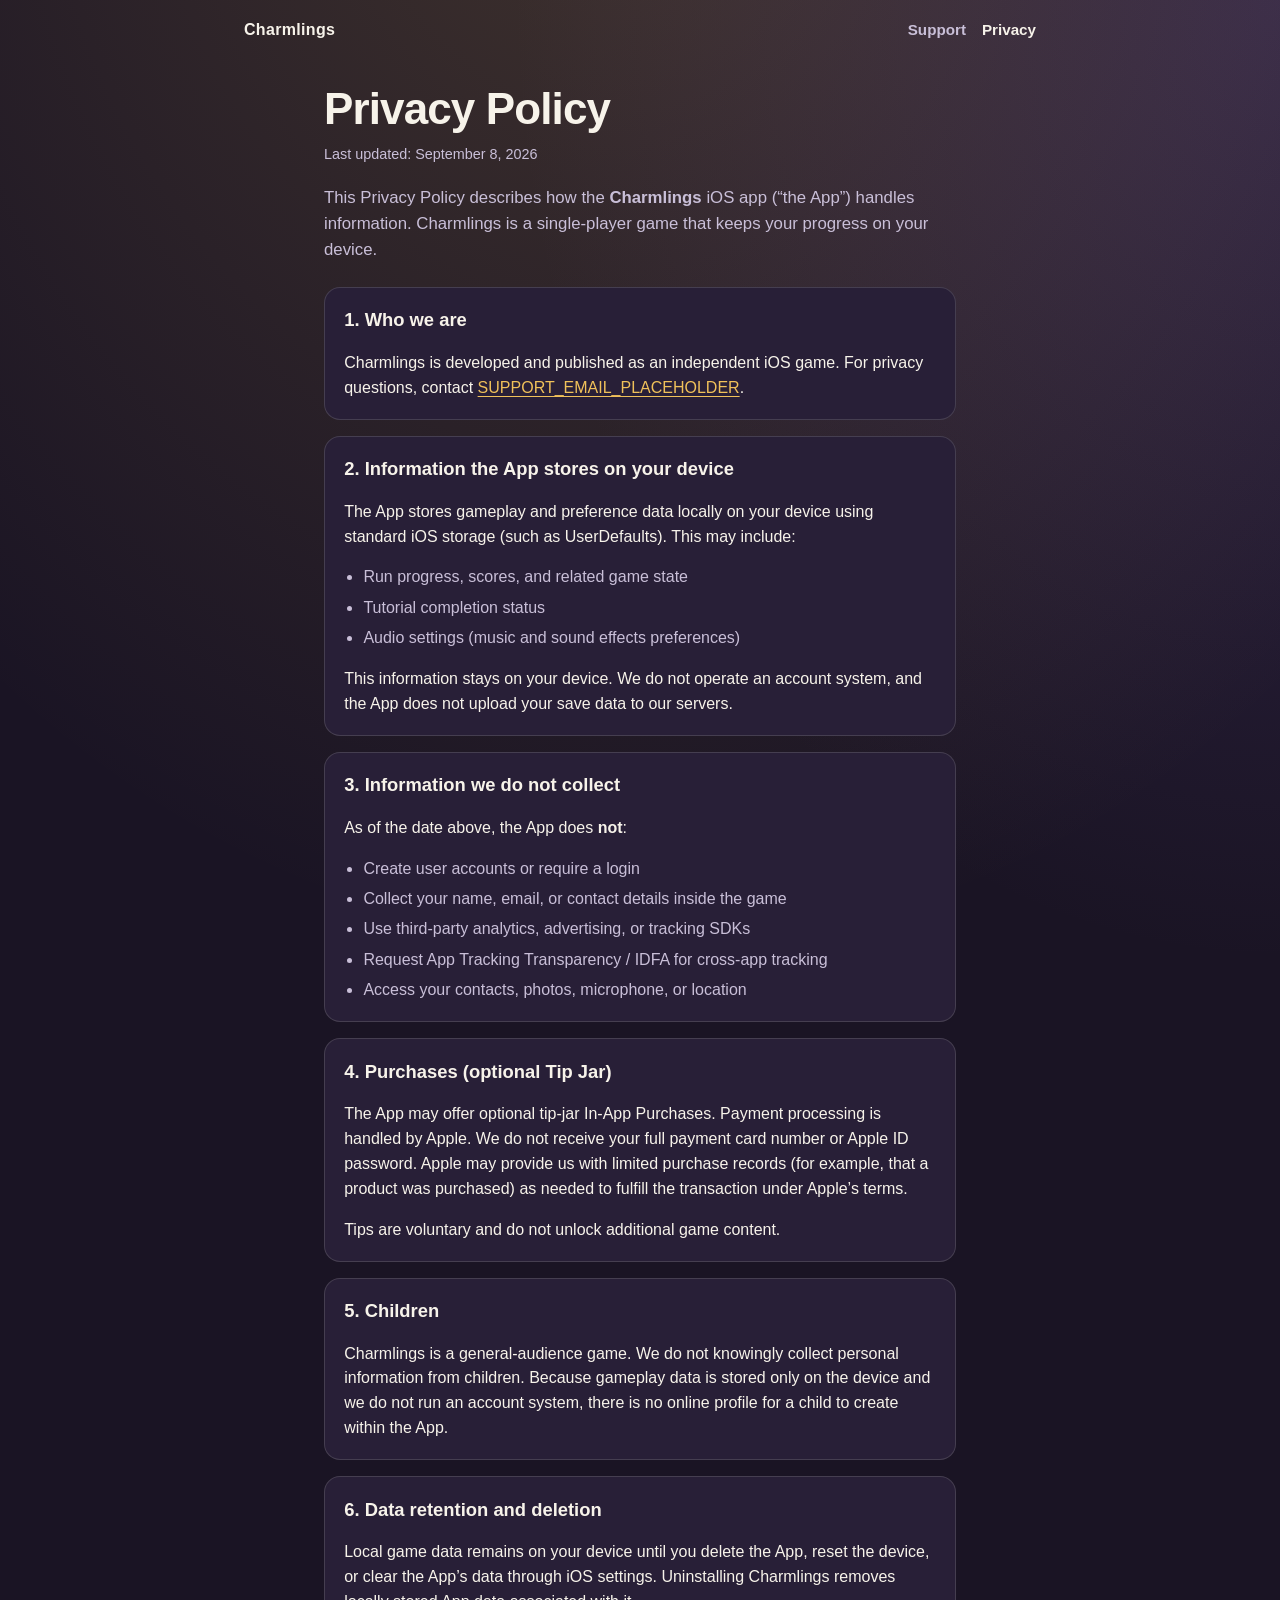
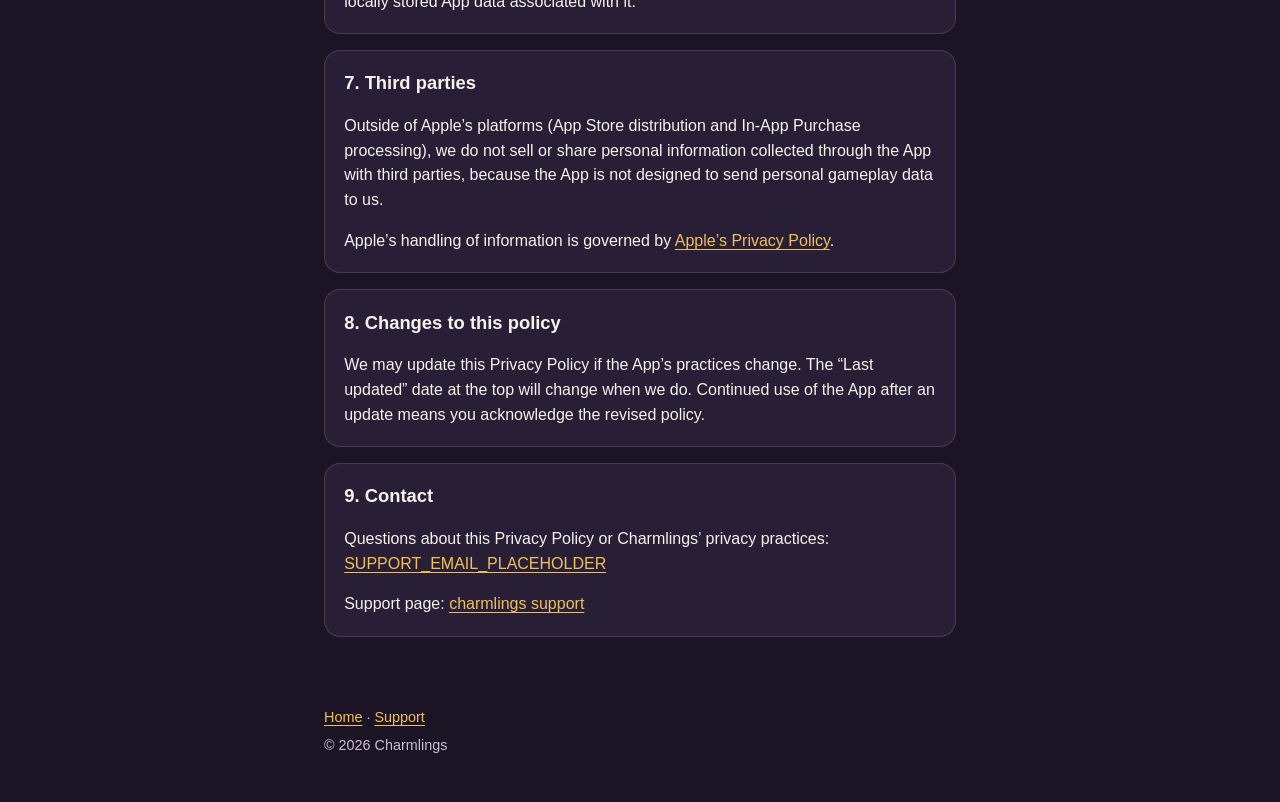
==== privacy.html @ a670f7af "checkpoint before checking out main" ====
<!DOCTYPE html>
<html lang="en">
<head>
  <meta charset="utf-8" />
  <meta name="viewport" content="width=device-width, initial-scale=1" />
  <title>Privacy Policy — Charmlings</title>
  <meta name="description" content="Privacy Policy for the Charmlings iOS application." />
  <link rel="stylesheet" href="styles.css" />
</head>
<body>
  <header class="site-header">
    <a class="brand" href="index.html">Charmlings</a>
    <nav>
      <a href="support.html">Support</a>
      <a href="privacy.html" aria-current="page">Privacy</a>
    </nav>
  </header>

  <main class="page">
    <h1>Privacy Policy</h1>
    <p class="meta">Last updated: September 8, 2026</p>
    <p class="lede">
      This Privacy Policy describes how the <strong>Charmlings</strong> iOS app
      (“the App”) handles information. Charmlings is a single-player game that
      keeps your progress on your device.
    </p>

    <section class="card">
      <h2>1. Who we are</h2>
      <p>
        Charmlings is developed and published as an independent iOS game.
        For privacy questions, contact
        <a href="mailto:SUPPORT_EMAIL_PLACEHOLDER">SUPPORT_EMAIL_PLACEHOLDER</a>.
      </p>
    </section>

    <section class="card">
      <h2>2. Information the App stores on your device</h2>
      <p>
        The App stores gameplay and preference data locally on your device using
        standard iOS storage (such as UserDefaults). This may include:
      </p>
      <ul>
        <li>Run progress, scores, and related game state</li>
        <li>Tutorial completion status</li>
        <li>Audio settings (music and sound effects preferences)</li>
      </ul>
      <p>
        This information stays on your device. We do not operate an account system,
        and the App does not upload your save data to our servers.
      </p>
    </section>

    <section class="card">
      <h2>3. Information we do not collect</h2>
      <p>As of the date above, the App does <strong>not</strong>:</p>
      <ul>
        <li>Create user accounts or require a login</li>
        <li>Collect your name, email, or contact details inside the game</li>
        <li>Use third-party analytics, advertising, or tracking SDKs</li>
        <li>Request App Tracking Transparency / IDFA for cross-app tracking</li>
        <li>Access your contacts, photos, microphone, or location</li>
      </ul>
    </section>

    <section class="card">
      <h2>4. Purchases (optional Tip Jar)</h2>
      <p>
        The App may offer optional tip-jar In-App Purchases. Payment processing is
        handled by Apple. We do not receive your full payment card number or
        Apple ID password. Apple may provide us with limited purchase records
        (for example, that a product was purchased) as needed to fulfill the
        transaction under Apple’s terms.
      </p>
      <p>
        Tips are voluntary and do not unlock additional game content.
      </p>
    </section>

    <section class="card">
      <h2>5. Children</h2>
      <p>
        Charmlings is a general-audience game. We do not knowingly collect
        personal information from children. Because gameplay data is stored only
        on the device and we do not run an account system, there is no online
        profile for a child to create within the App.
      </p>
    </section>

    <section class="card">
      <h2>6. Data retention and deletion</h2>
      <p>
        Local game data remains on your device until you delete the App, reset
        the device, or clear the App’s data through iOS settings. Uninstalling
        Charmlings removes locally stored App data associated with it.
      </p>
    </section>

    <section class="card">
      <h2>7. Third parties</h2>
      <p>
        Outside of Apple’s platforms (App Store distribution and In-App Purchase
        processing), we do not sell or share personal information collected
        through the App with third parties, because the App is not designed to
        send personal gameplay data to us.
      </p>
      <p>
        Apple’s handling of information is governed by
        <a href="https://www.apple.com/legal/privacy/" rel="noopener noreferrer">Apple’s Privacy Policy</a>.
      </p>
    </section>

    <section class="card">
      <h2>8. Changes to this policy</h2>
      <p>
        We may update this Privacy Policy if the App’s practices change. The
        “Last updated” date at the top will change when we do. Continued use of
        the App after an update means you acknowledge the revised policy.
      </p>
    </section>

    <section class="card">
      <h2>9. Contact</h2>
      <p>
        Questions about this Privacy Policy or Charmlings’ privacy practices:
        <a href="mailto:SUPPORT_EMAIL_PLACEHOLDER">SUPPORT_EMAIL_PLACEHOLDER</a>
      </p>
      <p>
        Support page: <a href="support.html">charmlings support</a>
      </p>
    </section>
  </main>

  <footer class="site-footer">
    <p><a href="index.html">Home</a> · <a href="support.html">Support</a></p>
    <p>© <span id="year"></span> Charmlings</p>
  </footer>
  <script>
    document.getElementById("year").textContent = new Date().getFullYear();
  </script>
</body>
</html>
---- styles.css ----
:root {
  --bg: #1a1424;
  --bg-elevated: #241c33;
  --ink: #f7f3ea;
  --muted: #c9bfd8;
  --accent: #f0c15a;
  --accent-ink: #1a1424;
  --line: rgba(247, 243, 234, 0.14);
  --card: #2b223c;
  --max: 42rem;
  --sans: "Avenir Next", "Segoe UI", "Helvetica Neue", sans-serif;
}

*,
*::before,
*::after {
  box-sizing: border-box;
}

html {
  -webkit-text-size-adjust: 100%;
}

body {
  margin: 0;
  min-height: 100vh;
  font-family: var(--sans);
  color: var(--ink);
  background:
    radial-gradient(ellipse 80% 50% at 50% -10%, rgba(240, 193, 90, 0.18), transparent),
    radial-gradient(ellipse 60% 40% at 100% 0%, rgba(120, 90, 180, 0.25), transparent),
    var(--bg);
  line-height: 1.55;
}

a {
  color: var(--accent);
  text-decoration-thickness: 1px;
  text-underline-offset: 0.18em;
}

a:hover {
  color: #ffe29a;
}

.site-header {
  display: flex;
  align-items: center;
  justify-content: space-between;
  gap: 1rem;
  max-width: 52rem;
  margin: 0 auto;
  padding: 1.1rem 1.25rem;
}

.brand {
  color: var(--ink);
  font-weight: 700;
  letter-spacing: 0.02em;
  text-decoration: none;
}

.site-header nav {
  display: flex;
  gap: 1rem;
}

.site-header nav a {
  color: var(--muted);
  text-decoration: none;
  font-size: 0.95rem;
  font-weight: 600;
}

.site-header nav a[aria-current="page"],
.site-header nav a:hover {
  color: var(--ink);
}

.hero,
.page {
  max-width: var(--max);
  margin: 0 auto;
  padding: 1.5rem 1.25rem 3rem;
}

.hero {
  padding-top: 3rem;
  padding-bottom: 4rem;
}

.eyebrow {
  margin: 0 0 0.5rem;
  color: var(--accent);
  font-size: 0.8rem;
  font-weight: 700;
  letter-spacing: 0.12em;
  text-transform: uppercase;
}

h1 {
  margin: 0 0 0.75rem;
  font-size: clamp(2rem, 6vw, 2.75rem);
  line-height: 1.15;
  letter-spacing: -0.02em;
}

h2 {
  margin: 0 0 0.65rem;
  font-size: 1.15rem;
}

.lede {
  margin: 0 0 1.5rem;
  color: var(--muted);
  font-size: 1.05rem;
}

.meta {
  margin: -0.25rem 0 1.25rem;
  color: var(--muted);
  font-size: 0.9rem;
}

.actions {
  display: flex;
  flex-wrap: wrap;
  gap: 0.75rem;
}

.button {
  display: inline-flex;
  align-items: center;
  justify-content: center;
  min-height: 2.75rem;
  padding: 0.65rem 1.1rem;
  border: 1px solid var(--line);
  border-radius: 999px;
  color: var(--ink);
  background: transparent;
  font-weight: 700;
  text-decoration: none;
}

.button.primary {
  border-color: transparent;
  color: var(--accent-ink);
  background: var(--accent);
}

.button:hover {
  color: var(--ink);
  border-color: rgba(247, 243, 234, 0.35);
}

.button.primary:hover {
  color: var(--accent-ink);
  filter: brightness(1.05);
}

.card {
  margin: 0 0 1rem;
  padding: 1.15rem 1.2rem;
  border: 1px solid var(--line);
  border-radius: 1rem;
  background: color-mix(in srgb, var(--card) 92%, black);
}

.card p:last-child,
.card ul:last-child,
.card dl:last-child {
  margin-bottom: 0;
}

ul {
  margin: 0.5rem 0 1rem;
  padding-left: 1.2rem;
  color: var(--muted);
}

li + li {
  margin-top: 0.35rem;
}

.faq dt {
  margin-top: 1rem;
  font-weight: 700;
}

.faq dt:first-child {
  margin-top: 0;
}

.faq dd {
  margin: 0.35rem 0 0;
  color: var(--muted);
}

.note {
  color: var(--muted);
  font-size: 0.95rem;
}

.site-footer {
  max-width: var(--max);
  margin: 0 auto;
  padding: 0 1.25rem 2.5rem;
  color: var(--muted);
  font-size: 0.9rem;
}

.site-footer p {
  margin: 0.35rem 0;
}

@media (max-width: 420px) {
  .site-header {
    align-items: flex-start;
    flex-direction: column;
  }
}
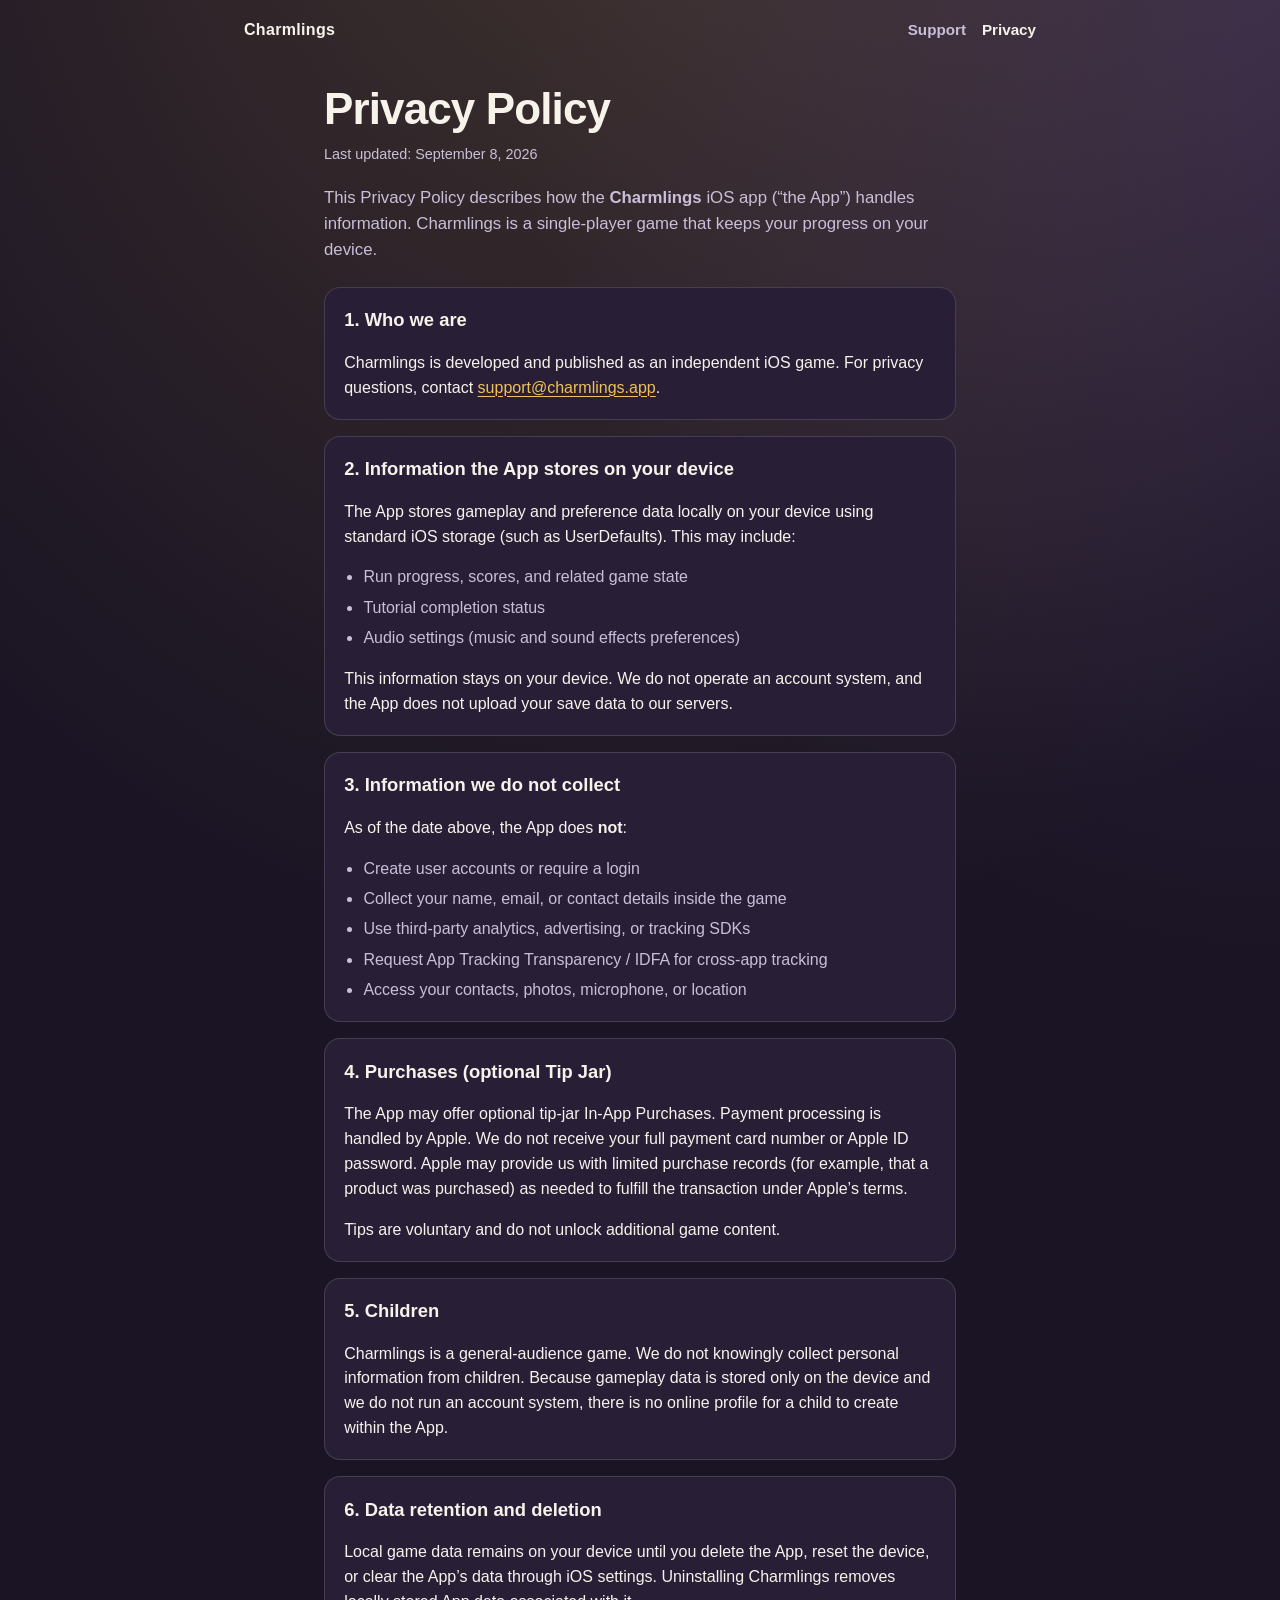
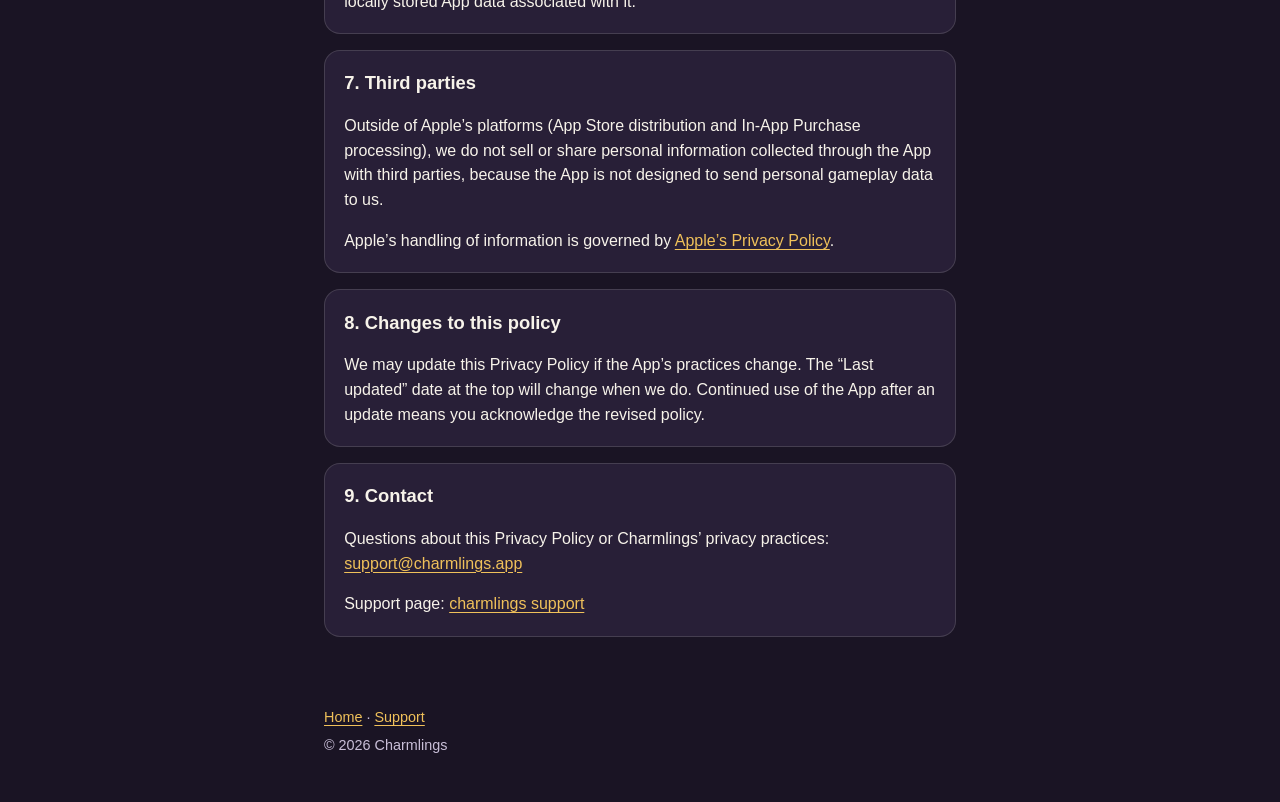
==== commit 06870316: "Prepare site for GitHub Pages with live URLs and support email." ====
--- a/privacy.html
+++ b/privacy.html
@@ -30,7 +30,7 @@
       <p>
         Charmlings is developed and published as an independent iOS game.
         For privacy questions, contact
-        <a href="mailto:SUPPORT_EMAIL_PLACEHOLDER">SUPPORT_EMAIL_PLACEHOLDER</a>.
+        <a href="mailto:support@charmlings.app">support@charmlings.app</a>.
       </p>
     </section>
 
@@ -123,7 +123,7 @@
       <h2>9. Contact</h2>
       <p>
         Questions about this Privacy Policy or Charmlings’ privacy practices:
-        <a href="mailto:SUPPORT_EMAIL_PLACEHOLDER">SUPPORT_EMAIL_PLACEHOLDER</a>
+        <a href="mailto:support@charmlings.app">support@charmlings.app</a>
       </p>
       <p>
         Support page: <a href="support.html">charmlings support</a>
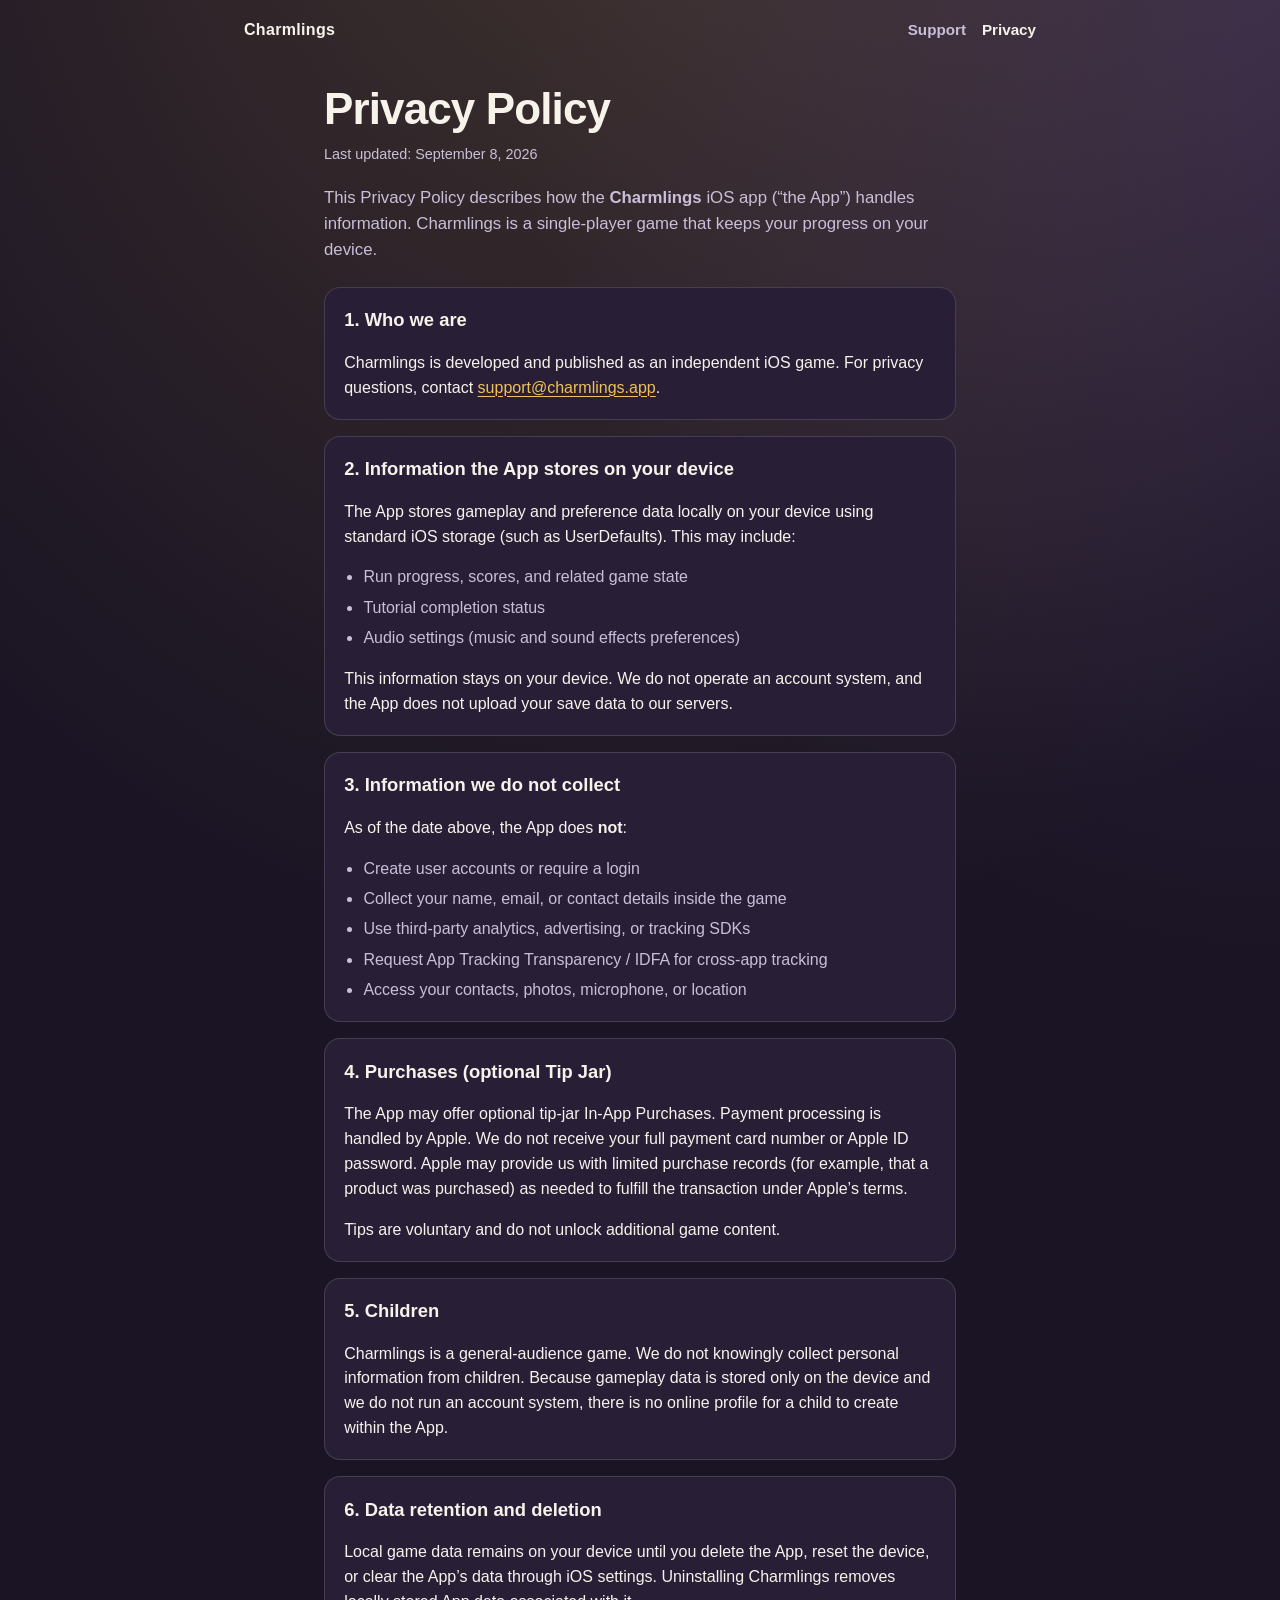
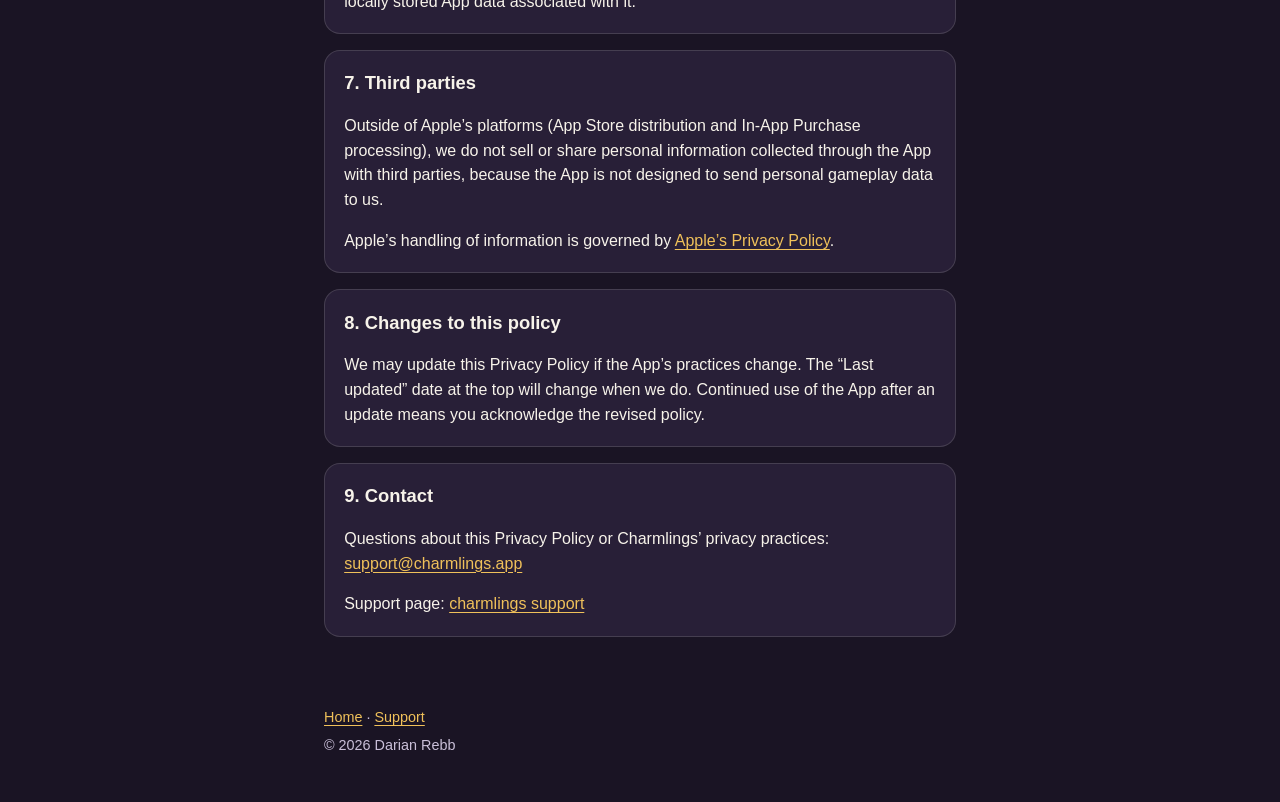
==== commit df740106: "Align support and privacy footers with homepage copyright." ====
--- a/privacy.html
+++ b/privacy.html
@@ -133,10 +133,7 @@
 
   <footer class="site-footer">
     <p><a href="index.html">Home</a> · <a href="support.html">Support</a></p>
-    <p>© <span id="year"></span> Charmlings</p>
+    <p>© 2026 Darian Rebb</p>
   </footer>
-  <script>
-    document.getElementById("year").textContent = new Date().getFullYear();
-  </script>
 </body>
 </html>
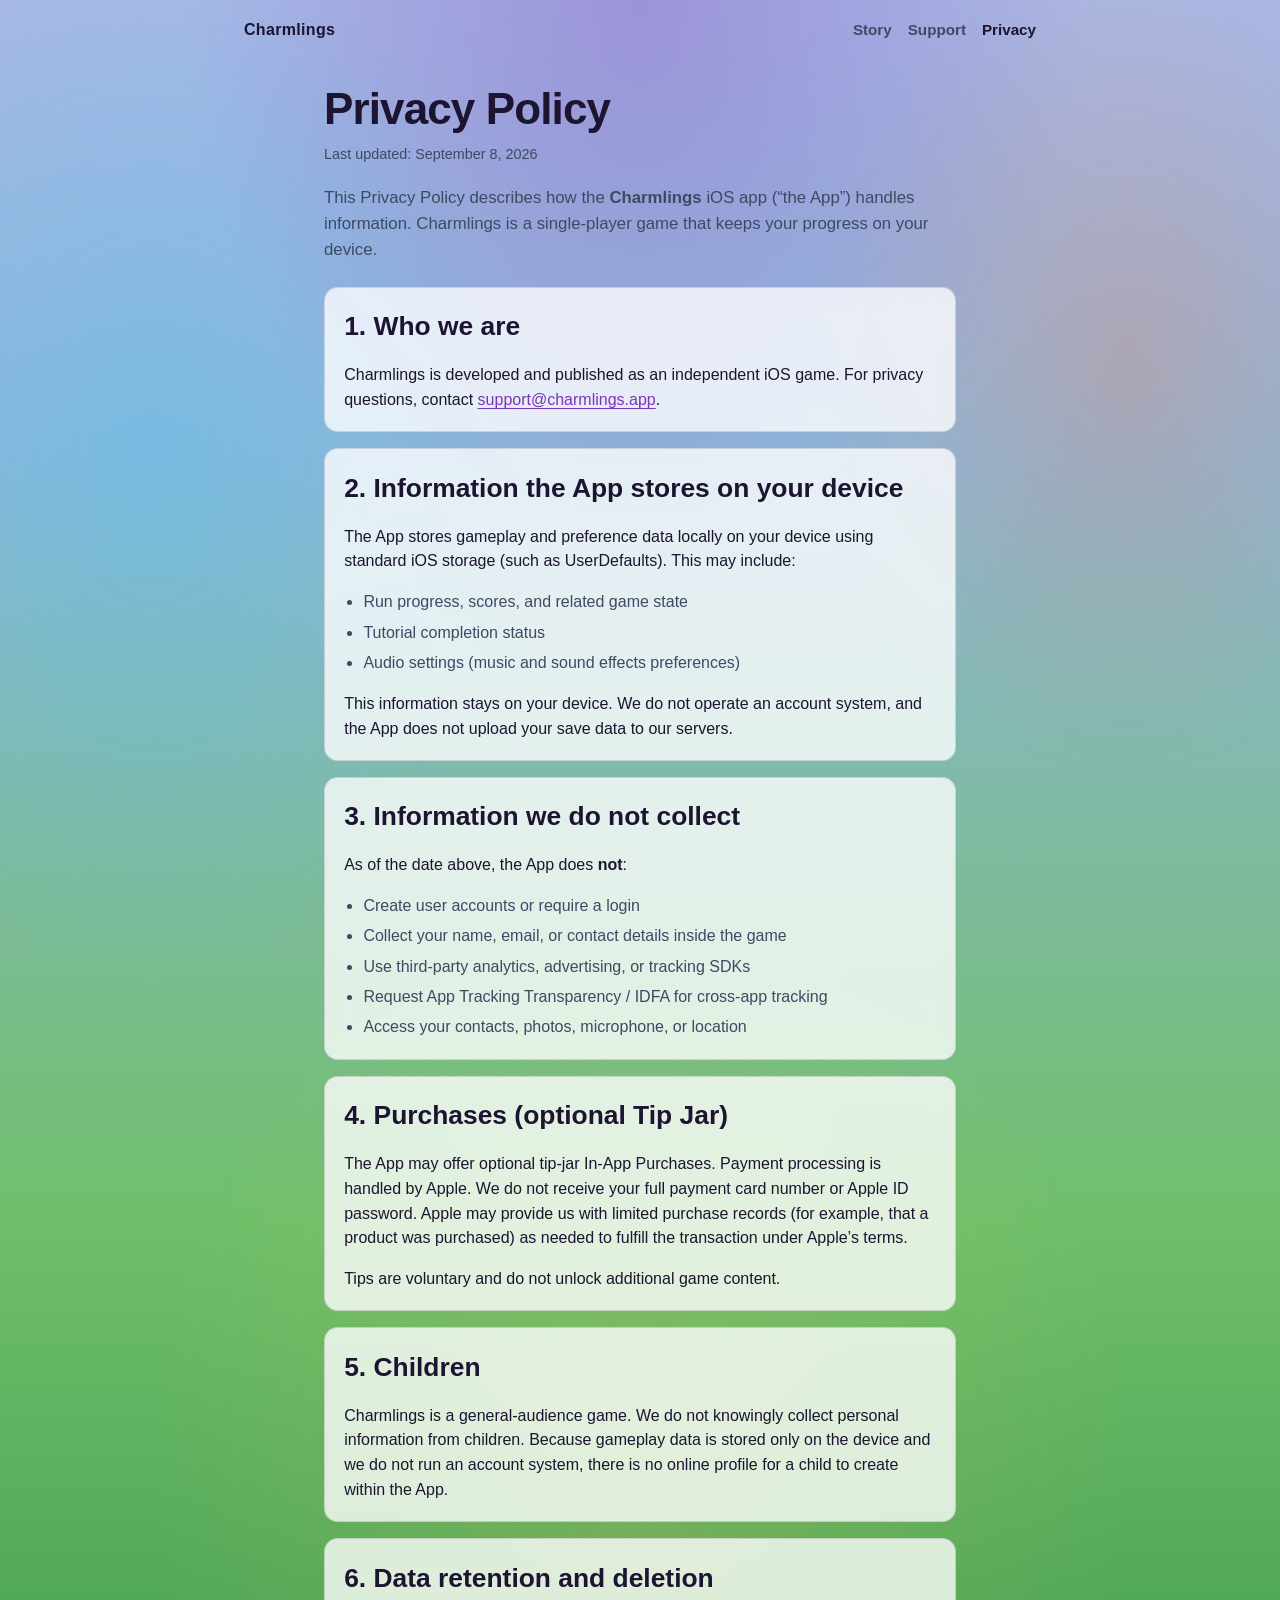
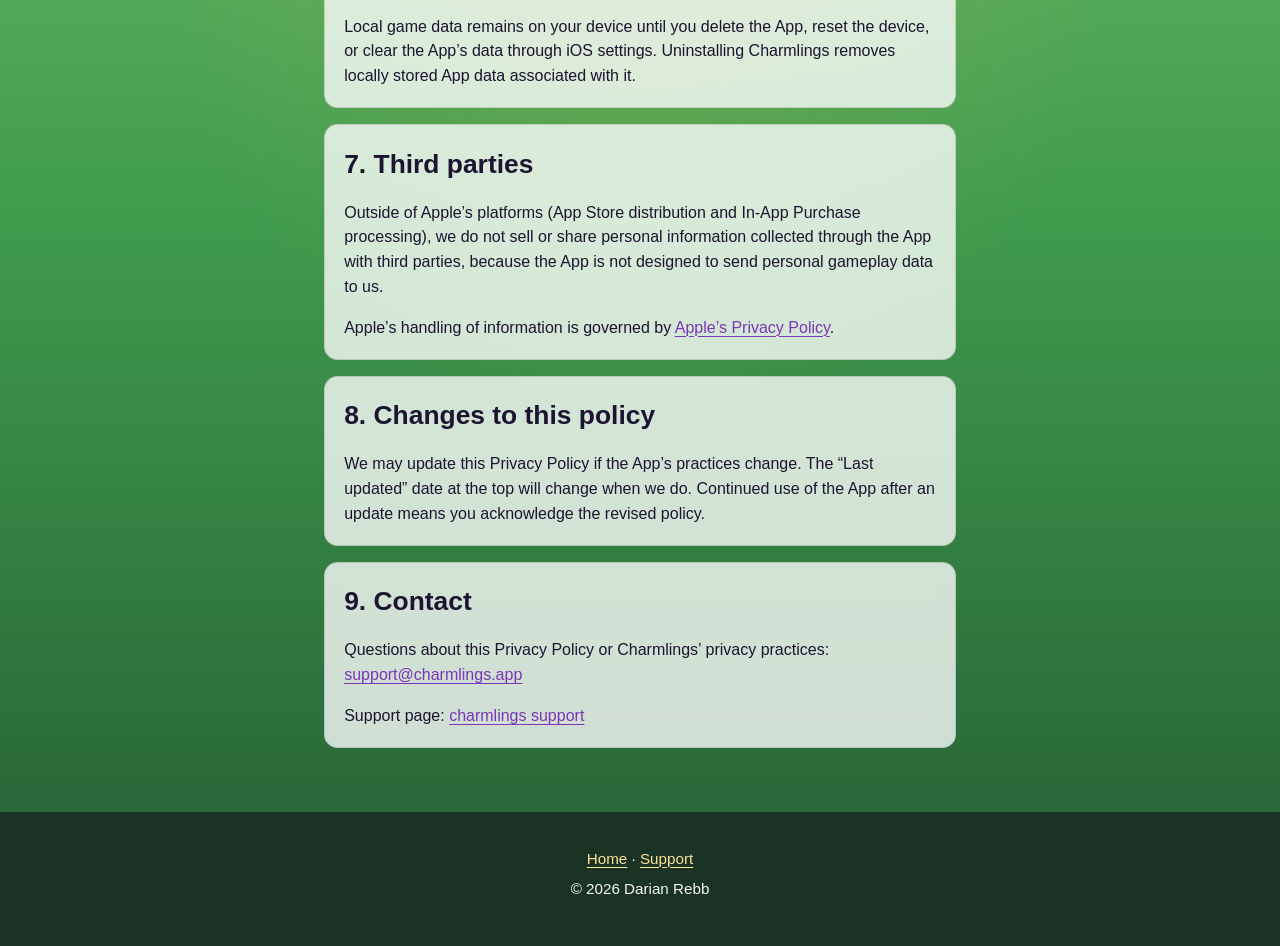
==== commit d1e8498f: "Rebuild the Charmlings homepage as a product marketing page. Add hero, gameplay, and story comic sec" ====
--- a/privacy.html
+++ b/privacy.html
@@ -5,12 +5,16 @@
   <meta name="viewport" content="width=device-width, initial-scale=1" />
   <title>Privacy Policy — Charmlings</title>
   <meta name="description" content="Privacy Policy for the Charmlings iOS application." />
+  <link rel="preconnect" href="https://fonts.googleapis.com" />
+  <link rel="preconnect" href="https://fonts.gstatic.com" crossorigin />
+  <link href="https://fonts.googleapis.com/css2?family=Barlow+Condensed:wght@600;700&display=swap" rel="stylesheet" />
   <link rel="stylesheet" href="styles.css" />
 </head>
 <body>
   <header class="site-header">
     <a class="brand" href="index.html">Charmlings</a>
     <nav>
+      <a href="index.html#story">Story</a>
       <a href="support.html">Support</a>
       <a href="privacy.html" aria-current="page">Privacy</a>
     </nav>
--- a/styles.css
+++ b/styles.css
@@ -1,14 +1,26 @@
 :root {
-  --bg: #1a1424;
-  --bg-elevated: #241c33;
-  --ink: #f7f3ea;
-  --muted: #c9bfd8;
+  --bg: #9eb6e0;
+  --bg-mid: #3f9a4c;
+  --bg-deep: #245c34;
+  --ink: #1c1430;
+  --muted: #3d4a63;
   --accent: #f0c15a;
-  --accent-ink: #1a1424;
-  --line: rgba(247, 243, 234, 0.14);
-  --card: #2b223c;
+  --accent-soft: #ffe29a;
+  --accent-ink: #1c1430;
+  --brand-purple: #7a35b8;
+  --panel: #000000;
+  --line: rgba(28, 20, 48, 0.14);
+  --card: rgba(255, 255, 255, 0.78);
+  --ice: #4fc3f0;
+  --fire: #ff6b2d;
+  --leaf: #48b85a;
+  --wind: #e8e4f7;
   --max: 42rem;
+  --comic-max: 28rem;
+  --hero-glow: rgba(122, 53, 184, 0.6);
   --sans: "Avenir Next", "Segoe UI", "Helvetica Neue", sans-serif;
+  --condensed: "Barlow Condensed", "Avenir Next Condensed", "Segoe UI", sans-serif;
+  --header-h: 4.25rem;
 }
 
 *,
@@ -19,31 +31,48 @@
 
 html {
   -webkit-text-size-adjust: 100%;
+  scroll-behavior: smooth;
+  overflow-x: clip;
+  background-color: #245c34;
 }
 
 body {
   margin: 0;
   min-height: 100vh;
+  min-height: 100dvh;
+  overflow-x: clip;
   font-family: var(--sans);
   color: var(--ink);
-  background:
-    radial-gradient(ellipse 80% 50% at 50% -10%, rgba(240, 193, 90, 0.18), transparent),
-    radial-gradient(ellipse 60% 40% at 100% 0%, rgba(120, 90, 180, 0.25), transparent),
-    var(--bg);
+  background-color: #245c34;
+  background-image:
+    radial-gradient(ellipse 65% 40% at 50% 0%, rgba(122, 53, 184, 0.28), transparent 55%),
+    radial-gradient(ellipse 50% 35% at 12% 18%, rgba(79, 195, 240, 0.35), transparent 60%),
+    radial-gradient(ellipse 45% 30% at 88% 14%, rgba(255, 107, 45, 0.22), transparent 55%),
+    radial-gradient(ellipse 70% 40% at 50% 58%, rgba(240, 193, 90, 0.2), transparent 55%),
+    linear-gradient(
+      180deg,
+      #a9b8e6 0%,
+      #8eb6d8 18%,
+      #6fbf6a 48%,
+      #3f9a4c 72%,
+      #245c34 100%
+    );
   line-height: 1.55;
 }
 
 a {
-  color: var(--accent);
+  color: var(--brand-purple);
   text-decoration-thickness: 1px;
   text-underline-offset: 0.18em;
 }
 
 a:hover {
-  color: #ffe29a;
+  color: var(--ink);
 }
 
 .site-header {
+  position: relative;
+  z-index: 2;
   display: flex;
   align-items: center;
   justify-content: space-between;
@@ -53,6 +82,15 @@
   padding: 1.1rem 1.25rem;
 }
 
+.home .site-header {
+  position: absolute;
+  top: 0;
+  left: 0;
+  right: 0;
+  max-width: none;
+  padding-inline: clamp(1rem, 4vw, 2rem);
+}
+
 .brand {
   color: var(--ink);
   font-weight: 700;
@@ -62,7 +100,9 @@
 
 .site-header nav {
   display: flex;
+  flex-wrap: wrap;
   gap: 1rem;
+  justify-content: flex-end;
 }
 
 .site-header nav a {
@@ -77,24 +117,182 @@
   color: var(--ink);
 }
 
-.hero,
+.hero-shell {
+  position: relative;
+  min-height: 100svh;
+  display: flex;
+  flex-direction: column;
+  justify-content: center;
+  overflow: hidden;
+}
+
+.hero-atmosphere {
+  position: absolute;
+  inset: 0;
+  pointer-events: none;
+  z-index: 0;
+  overflow: hidden;
+}
+
+.hero-atmosphere .wilds-mote {
+  top: auto;
+  bottom: auto;
+  animation-name: wilds-mote-drift;
+}
+
+.hero-atmosphere .wilds-mote:nth-child(1) {
+  left: 14%;
+  top: 18%;
+  animation-delay: -1s;
+  animation-duration: 9s;
+}
+
+.hero-atmosphere .wilds-mote:nth-child(2) {
+  left: 32%;
+  top: 28%;
+  width: 0.38rem;
+  height: 0.38rem;
+  animation-delay: -3.2s;
+  animation-duration: 11s;
+}
+
+.hero-atmosphere .wilds-mote:nth-child(3) {
+  left: 58%;
+  top: 16%;
+  animation-delay: -5s;
+  animation-duration: 8.5s;
+}
+
+.hero-atmosphere .wilds-mote:nth-child(4) {
+  left: 74%;
+  top: 34%;
+  width: 0.22rem;
+  height: 0.22rem;
+  animation-delay: -2s;
+  animation-duration: 10s;
+}
+
+.hero-atmosphere .wilds-mote:nth-child(5) {
+  left: 88%;
+  top: 22%;
+  animation-delay: -6.5s;
+  animation-duration: 12s;
+}
+
+.hero-bg-figure {
+  position: absolute;
+  left: calc(50% + min(19rem, 36vw));
+  right: auto;
+  top: auto;
+  bottom: 20%;
+  transform: none;
+  width: min(17vw, 10.5rem);
+  height: auto;
+  opacity: 1;
+  mix-blend-mode: screen;
+  pointer-events: none;
+  filter: saturate(1.05);
+  z-index: 0;
+}
+
+.hero-shell::before,
+.hero-shell::after {
+  content: "";
+  position: absolute;
+  border-radius: 50%;
+  filter: blur(2px);
+  pointer-events: none;
+  z-index: 0;
+}
+
+.hero-shell::before {
+  width: min(42vw, 18rem);
+  height: min(42vw, 18rem);
+  top: 18%;
+  left: 8%;
+  background: radial-gradient(circle, rgba(79, 195, 240, 0.55), transparent 70%);
+  animation: glow-drift 16s ease-in-out infinite alternate;
+}
+
+.hero-shell::after {
+  width: min(36vw, 15rem);
+  height: min(36vw, 15rem);
+  right: 6%;
+  bottom: 22%;
+  background: radial-gradient(circle, rgba(122, 53, 184, 0.4), transparent 70%);
+  animation: glow-drift 18s ease-in-out infinite alternate-reverse;
+}
+
+.hero-content {
+  position: relative;
+  z-index: 1;
+  width: min(100%, 42rem);
+  margin: 0 auto;
+  padding: calc(var(--header-h) + 2rem) 1.25rem 4rem;
+  text-align: center;
+}
+
+.hero-brand {
+  display: block;
+  width: min(100%, 26rem);
+  height: auto;
+  margin: 0 auto 1.5rem;
+  filter: 
+    drop-shadow(0 12px 32px rgba(122, 53, 184, 0.45))
+    drop-shadow(0 0 40px var(--hero-glow));
+  animation: rise-in 0.9s ease both;
+}
+
+.hero-eyebrow {
+  display: inline-block;
+  margin: 0 0 0.65rem;
+  color: var(--brand-purple);
+  font-family: var(--condensed);
+  font-size: 0.95rem;
+  font-weight: 700;
+  letter-spacing: 0.06em;
+  animation: rise-in 0.9s ease 0.05s both;
+}
+
+.hero-content .headline {
+  margin: 0 0 0.9rem;
+  font-size: clamp(1.35rem, 3.8vw, 1.85rem);
+  line-height: 1.25;
+  letter-spacing: -0.015em;
+  font-weight: 600;
+  color: var(--muted);
+  animation: rise-in 0.9s ease 0.1s both;
+}
+
+.hero-content .lede {
+  color: rgba(28, 20, 48, 0.82);
+  max-width: 34rem;
+  margin: 0 auto 1.75rem;
+  font-size: 1.08rem;
+  line-height: 1.6;
+  font-weight: 500;
+  animation: rise-in 0.9s ease 0.18s both;
+}
+
+.hero-content .actions {
+  justify-content: center;
+  animation: rise-in 0.9s ease 0.26s both;
+}
+
 .page {
   max-width: var(--max);
   margin: 0 auto;
   padding: 1.5rem 1.25rem 3rem;
 }
 
-.hero {
-  padding-top: 3rem;
-  padding-bottom: 4rem;
-}
-
-.eyebrow {
+.eyebrow,
+.section-label {
   margin: 0 0 0.5rem;
-  color: var(--accent);
-  font-size: 0.8rem;
-  font-weight: 700;
-  letter-spacing: 0.12em;
+  color: var(--muted);
+  font-family: var(--condensed);
+  font-size: 0.95rem;
+  font-weight: 600;
+  letter-spacing: 0.14em;
   text-transform: uppercase;
 }
 
@@ -107,7 +305,8 @@
 
 h2 {
   margin: 0 0 0.65rem;
-  font-size: 1.15rem;
+  font-size: clamp(1.35rem, 3vw, 1.65rem);
+  font-weight: 700;
 }
 
 .lede {
@@ -132,38 +331,154 @@
   display: inline-flex;
   align-items: center;
   justify-content: center;
-  min-height: 2.75rem;
-  padding: 0.65rem 1.1rem;
-  border: 1px solid var(--line);
-  border-radius: 999px;
+  min-height: 2.85rem;
+  padding: 0.7rem 1.4rem;
+  border: 1px solid rgba(28, 20, 48, 0.2);
+  border-radius: 0.55rem;
   color: var(--ink);
-  background: transparent;
+  background: rgba(255, 255, 255, 0.72);
   font-weight: 700;
+  font-size: 0.98rem;
   text-decoration: none;
+  transition: transform 0.25s ease, box-shadow 0.25s ease, background 0.25s ease;
 }
 
 .button.primary {
   border-color: transparent;
   color: var(--accent-ink);
-  background: var(--accent);
+  background: linear-gradient(135deg, var(--accent), #ffd36a);
+  box-shadow: 0 6px 18px rgba(240, 193, 90, 0.35);
 }
 
 .button:hover {
   color: var(--ink);
-  border-color: rgba(247, 243, 234, 0.35);
+  background: #fff;
+  transform: translateY(-1px);
 }
 
 .button.primary:hover {
   color: var(--accent-ink);
-  filter: brightness(1.05);
+  box-shadow: 0 8px 22px rgba(240, 193, 90, 0.45);
+}
+
+.page .button {
+  background: rgba(255, 255, 255, 0.72);
+}
+
+.gameplay {
+  padding: 2.75rem 1.25rem 1.5rem;
+  overflow-x: clip;
+  overflow-y: visible;
+}
+
+.peek-stage {
+  position: relative;
+  max-width: var(--max);
+  margin: 0 auto;
+  overflow: visible;
+}
+
+.peek-wilds {
+  position: absolute;
+  inset: 0;
+  z-index: 0;
+  pointer-events: none;
+  overflow: visible;
+}
+
+.peek-wild {
+  position: absolute;
+  width: clamp(6rem, 20vw, 9.5rem);
+  height: auto;
+  opacity: 1;
+  filter: drop-shadow(0 12px 20px rgba(28, 20, 48, 0.28));
+  will-change: transform;
+}
+
+/* Start fully tucked behind the gameplay card */
+.peek-wild--fire {
+  left: 0;
+  top: 12%;
+  transform: translateX(55%) rotate(-38deg);
+}
+
+.peek-wild--ice {
+  right: 0;
+  top: 48%;
+  transform: translateX(-55%) rotate(38deg);
+}
+
+/* Ease out until the face clears the card edge, then hold */
+.peek-wild--fire.is-peeking {
+  animation: peek-face-left 2.4s cubic-bezier(0.22, 0.61, 0.36, 1) forwards;
+}
+
+.peek-wild--ice.is-peeking {
+  animation: peek-face-right 2.4s cubic-bezier(0.22, 0.61, 0.36, 1) forwards;
+}
+
+.gameplay-inner {
+  position: relative;
+  z-index: 1;
+  max-width: none;
+  margin: 0;
+  padding: 1.5rem 1.35rem 1.6rem;
+  border: 1px solid rgba(255, 255, 255, 0.35);
+  border-radius: 1rem;
+  background: rgba(255, 255, 255, 0.92);
+  backdrop-filter: blur(10px);
+}
+
+.gameplay-lede {
+  margin: 0 0 1.15rem;
+  color: var(--ink);
+  font-size: 1.05rem;
+  line-height: 1.6;
+}
+
+.gameplay-points {
+  margin: 0;
+  padding: 0;
+  list-style: none;
+  color: var(--ink);
+}
+
+.gameplay-points li {
+  margin: 0;
+  padding: 0.85rem 0;
+  border-top: 1px solid rgba(28, 20, 48, 0.1);
+  color: var(--muted);
+  line-height: 1.55;
+}
+
+.gameplay-points li:first-child {
+  border-top: none;
+  padding-top: 0.15rem;
+}
+
+.gameplay-points strong {
+  display: block;
+  margin-bottom: 0.2rem;
+  color: var(--ink);
+  font-size: 1rem;
+}
+
+.gameplay-shot {
+  display: block;
+  width: min(100%, 22rem);
+  height: auto;
+  margin: 1rem auto 0.25rem;
+  border-radius: 0.75rem;
+  box-shadow: 0 10px 28px rgba(28, 20, 48, 0.18);
 }
 
 .card {
   margin: 0 0 1rem;
   padding: 1.15rem 1.2rem;
   border: 1px solid var(--line);
-  border-radius: 1rem;
-  background: color-mix(in srgb, var(--card) 92%, black);
+  border-radius: 0.85rem;
+  background: var(--card);
+  backdrop-filter: blur(8px);
 }
 
 .card p:last-child,
@@ -201,21 +516,493 @@
   font-size: 0.95rem;
 }
 
+.lore {
+  position: relative;
+  isolation: isolate;
+  overflow: hidden;
+  padding: 3.5rem 1.25rem 4rem;
+  min-height: 70vh;
+}
+
+.wilds-atmosphere {
+  position: absolute;
+  inset: 0;
+  pointer-events: none;
+  z-index: 0;
+  overflow: hidden;
+}
+
+.wilds-haze {
+  position: absolute;
+  width: min(55vw, 22rem);
+  height: min(55vw, 22rem);
+  border-radius: 50%;
+  filter: blur(8px);
+  opacity: 0.55;
+  animation: wilds-breathe 14s ease-in-out infinite alternate;
+}
+
+.wilds-haze--left {
+  left: -4%;
+  top: 8%;
+  background: radial-gradient(circle, rgba(72, 184, 90, 0.35), transparent 70%);
+}
+
+.wilds-haze--right {
+  right: -4%;
+  top: 28%;
+  background: radial-gradient(circle, rgba(122, 53, 184, 0.28), transparent 70%);
+  animation-duration: 18s;
+  animation-direction: alternate-reverse;
+}
+
+.wilds-mote {
+  position: absolute;
+  width: 0.32rem;
+  height: 0.32rem;
+  border-radius: 50%;
+  background: radial-gradient(circle, #fff9e6 0%, #ffe29a 40%, rgba(240, 193, 90, 0) 72%);
+  box-shadow:
+    0 0 10px rgba(255, 226, 154, 0.95),
+    0 0 22px rgba(122, 53, 184, 0.35);
+  animation: wilds-mote-drift 10s ease-in-out infinite;
+}
+
+.lore-inner {
+  position: relative;
+  z-index: 1;
+  max-width: var(--comic-max);
+  margin: 0 auto;
+}
+
+.section-divider {
+  position: relative;
+  z-index: 1;
+  display: flex;
+  align-items: center;
+  justify-content: center;
+  gap: 0.85rem;
+  max-width: 22rem;
+  margin: 0 auto 1.75rem;
+  padding: 0 1.25rem;
+  color: var(--accent-soft);
+}
+
+.section-divider-line {
+  flex: 1;
+  height: 1px;
+  background: linear-gradient(
+    90deg,
+    transparent,
+    rgba(255, 226, 154, 0.55),
+    transparent
+  );
+}
+
+.section-divider-mark {
+  font-size: 1.35rem;
+  line-height: 1;
+  text-shadow: 0 1px 10px rgba(28, 20, 48, 0.25);
+}
+
+.story-header {
+  position: relative;
+  z-index: 1;
+  max-width: 40rem;
+  margin: 0 auto 2.25rem;
+  padding: 0 1.25rem;
+  text-align: center;
+}
+
+.story-header .section-label {
+  color: rgba(255, 255, 255, 0.92);
+  text-shadow: 0 1px 10px rgba(28, 20, 48, 0.25);
+}
+
+.story-header h2 {
+  margin: 0 0 0.35rem;
+  font-size: clamp(1.6rem, 4vw, 2.1rem);
+  color: #fff;
+  text-shadow: 0 2px 16px rgba(28, 20, 48, 0.35);
+}
+
+.story-chapter {
+  margin: 0 0 0.9rem;
+  color: var(--accent-soft);
+  font-family: var(--condensed);
+  font-size: 1rem;
+  font-weight: 700;
+  letter-spacing: 0.12em;
+  text-transform: uppercase;
+}
+
+.lore-intro {
+  margin: 0 auto;
+  max-width: 32rem;
+  color: rgba(255, 255, 255, 0.9);
+  font-size: 1.05rem;
+  line-height: 1.6;
+  text-shadow: 0 1px 8px rgba(28, 20, 48, 0.25);
+}
+
+.comic-reader {
+  display: grid;
+  gap: 1rem;
+}
+
+.comic-viewport {
+  position: relative;
+  perspective: 1600px;
+  outline: none;
+  touch-action: pan-y;
+  background: #000;
+  border-radius: 0.45rem;
+  overflow: hidden;
+}
+
+.comic-pages {
+  position: relative;
+  width: 100%;
+  aspect-ratio: 768 / 1376;
+  transform-style: preserve-3d;
+}
+
+.comic-page {
+  position: absolute;
+  inset: 0;
+  margin: 0;
+  border-radius: 0.35rem;
+  overflow: hidden;
+  background: var(--panel);
+  box-shadow: 0 14px 40px rgba(28, 20, 48, 0.35);
+  opacity: 0;
+  visibility: hidden;
+  pointer-events: none;
+  transform: rotateY(18deg) scale(0.96);
+  transform-origin: center left;
+  transition:
+    opacity 0.35s ease,
+    transform 0.45s ease,
+    visibility 0.35s ease;
+}
+
+.comic-page.is-active {
+  opacity: 1;
+  visibility: visible;
+  pointer-events: auto;
+  transform: rotateY(0deg) scale(1);
+  z-index: 2;
+}
+
+.comic-page.is-exit-left {
+  opacity: 0;
+  visibility: visible;
+  transform: rotateY(-70deg) scale(0.94);
+  z-index: 1;
+}
+
+.comic-page.is-exit-right {
+  opacity: 0;
+  visibility: visible;
+  transform: rotateY(70deg) scale(0.94);
+  z-index: 1;
+}
+
+.comic-page img {
+  display: block;
+  width: 100%;
+  height: 100%;
+  object-fit: contain;
+  background: var(--panel);
+}
+
+.comic-toolbar {
+  display: flex;
+  align-items: center;
+  justify-content: space-between;
+  gap: 0.75rem;
+}
+
+.comic-nav {
+  display: inline-flex;
+  align-items: center;
+  justify-content: center;
+  min-width: 2.75rem;
+  min-height: 2.75rem;
+  padding: 0.45rem 0.85rem;
+  border: 1px solid rgba(28, 20, 48, 0.18);
+  border-radius: 0.55rem;
+  color: var(--ink);
+  background: rgba(255, 255, 255, 0.7);
+  font-family: var(--sans);
+  font-size: 1.15rem;
+  font-weight: 700;
+  cursor: pointer;
+}
+
+.comic-nav:hover:not(:disabled) {
+  border-color: rgba(122, 53, 184, 0.35);
+  background: var(--accent-soft);
+}
+
+.comic-nav:disabled {
+  opacity: 0.4;
+  cursor: not-allowed;
+}
+
+.comic-status {
+  margin: 0;
+  color: rgba(255, 255, 255, 0.95);
+  font-family: var(--condensed);
+  font-size: 1rem;
+  font-weight: 700;
+  letter-spacing: 0.08em;
+  text-transform: uppercase;
+  text-shadow: 0 1px 8px rgba(28, 20, 48, 0.35);
+}
+
+.sigil {
+  position: absolute;
+  width: min(48vw, 19rem);
+  height: auto;
+  opacity: 0.2;
+  filter: saturate(1.08);
+  mix-blend-mode: soft-light;
+  animation: sigil-spin 90s linear infinite;
+}
+
+.sigil--fire {
+  left: -6%;
+  top: 42%;
+  width: min(56vw, 22rem);
+  opacity: 0.22;
+  animation-duration: 110s;
+}
+
+.sigil--ice {
+  right: -6%;
+  top: 58%;
+  width: min(48vw, 18rem);
+  animation-direction: reverse;
+  animation-duration: 95s;
+  opacity: 0.2;
+}
+
+.sigil--earth {
+  left: 18%;
+  bottom: 0;
+  width: min(62vw, 26rem);
+  opacity: 0.16;
+  animation-duration: 130s;
+  animation-direction: reverse;
+}
+
+.sigil--wind {
+  right: 16%;
+  top: 28%;
+  width: min(40vw, 15rem);
+  opacity: 0.14;
+  animation-duration: 80s;
+}
+.story-bg-figure {
+  position: absolute;
+  left: 2%;
+  top: 4%;
+  width: min(48vw, 28rem);
+  height: auto;
+  opacity: 1;
+  mix-blend-mode: screen;
+  pointer-events: none;
+  filter: saturate(1.05);
+}
+
 .site-footer {
-  max-width: var(--max);
-  margin: 0 auto;
-  padding: 0 1.25rem 2.5rem;
-  color: var(--muted);
-  font-size: 0.9rem;
+  max-width: none;
+  margin: 0;
+  padding: 1.75rem 1.25rem 2.5rem;
+  text-align: center;
+  color: rgba(255, 255, 255, 0.95);
+  background: #1a3324;
+  font-size: 0.95rem;
+}
+
+.site-footer a {
+  color: #ffe29a;
+  text-decoration-thickness: 1px;
+  text-underline-offset: 0.18em;
+}
+
+.site-footer a:hover {
+  color: #fff;
 }
 
 .site-footer p {
-  margin: 0.35rem 0;
-}
-
-@media (max-width: 420px) {
+  margin: 0.4rem 0;
+}
+
+@keyframes rise-in {
+  from {
+    opacity: 0;
+    transform: translateY(1.1rem);
+  }
+  to {
+    opacity: 1;
+    transform: translateY(0);
+  }
+}
+
+@keyframes glow-drift {
+  from {
+    transform: translate3d(0, 0, 0) scale(1);
+  }
+  to {
+    transform: translate3d(4%, -6%, 0) scale(1.08);
+  }
+}
+
+@keyframes peek-face-left {
+  0% {
+    transform: translateX(55%) rotate(-38deg);
+  }
+  100% {
+    transform: translateX(-62%) rotate(-42deg);
+  }
+}
+
+@keyframes peek-face-right {
+  0% {
+    transform: translateX(-55%) rotate(38deg);
+  }
+  100% {
+    transform: translateX(62%) rotate(42deg);
+  }
+}
+
+@keyframes wilds-breathe {
+  from {
+    transform: translate3d(0, 0, 0) scale(1);
+    opacity: 0.45;
+  }
+  to {
+    transform: translate3d(3%, 4%, 0) scale(1.12);
+    opacity: 0.7;
+  }
+}
+
+@keyframes sigil-spin {
+  from {
+    transform: rotate(0deg);
+  }
+  to {
+    transform: rotate(360deg);
+  }
+}
+
+@keyframes wilds-mote-drift {
+  0%,
+  100% {
+    transform: translate3d(0, 0, 0) scale(0.85);
+    opacity: 0.35;
+  }
+  25% {
+    transform: translate3d(1.1rem, -0.8rem, 0) scale(1.15);
+    opacity: 0.95;
+  }
+  50% {
+    transform: translate3d(-0.4rem, -1.5rem, 0) scale(1);
+    opacity: 0.7;
+  }
+  75% {
+    transform: translate3d(0.8rem, -0.35rem, 0) scale(1.2);
+    opacity: 1;
+  }
+}
+@media (max-width: 720px) {
+  .intro-bg-figure {
+    left: 4%;
+    top: 2%;
+    width: min(58vw, 16rem);
+  }
+}
+@media (max-width: 720px) {
+  .hero-bg-figure {
+    left: auto;
+    right: 0.75rem;
+    top: auto;
+    bottom: 14%;
+    transform: none;
+    width: min(20vw, 6rem);
+    opacity: 0.85;
+  }
+
+  .story-bg-figure {
+    left: 4%;
+    top: 2%;
+    width: min(58vw, 16rem);
+  }
+}
+
+@media (max-width: 520px) {
   .site-header {
     align-items: flex-start;
     flex-direction: column;
   }
-}
+
+  .hero-content {
+    padding-bottom: 3rem;
+  }
+
+  .comic-pages {
+    aspect-ratio: 768 / 1376;
+  }
+}
+
+@media (prefers-reduced-motion: reduce) {
+  html {
+    scroll-behavior: auto;
+  }
+
+  .hero-shell::before,
+  .hero-shell::after,
+  .hero-brand,
+  .hero-content .headline,
+  .hero-content .lede,
+  .hero-content .actions,
+  .peek-wild,
+  .comic-page,
+  .wilds-haze,
+  .wilds-mote,
+  .sigil {
+    animation: none !important;
+    transition: none;
+  }
+
+  .hero-shell::before,
+  .hero-shell::after,
+  .wilds-haze,
+  .wilds-mote {
+    transform: none;
+  }
+
+  .peek-wild--fire.is-peeking {
+    transform: translateX(-62%) rotate(-42deg);
+  }
+
+  .peek-wild--ice.is-peeking {
+    transform: translateX(62%) rotate(42deg);
+  }
+
+  .wilds-mote {
+    opacity: 0.55;
+  }
+
+  .comic-page {
+    transform: none;
+  }
+
+  .comic-page.is-exit-left,
+  .comic-page.is-exit-right {
+    opacity: 0;
+    visibility: hidden;
+  }
+}
